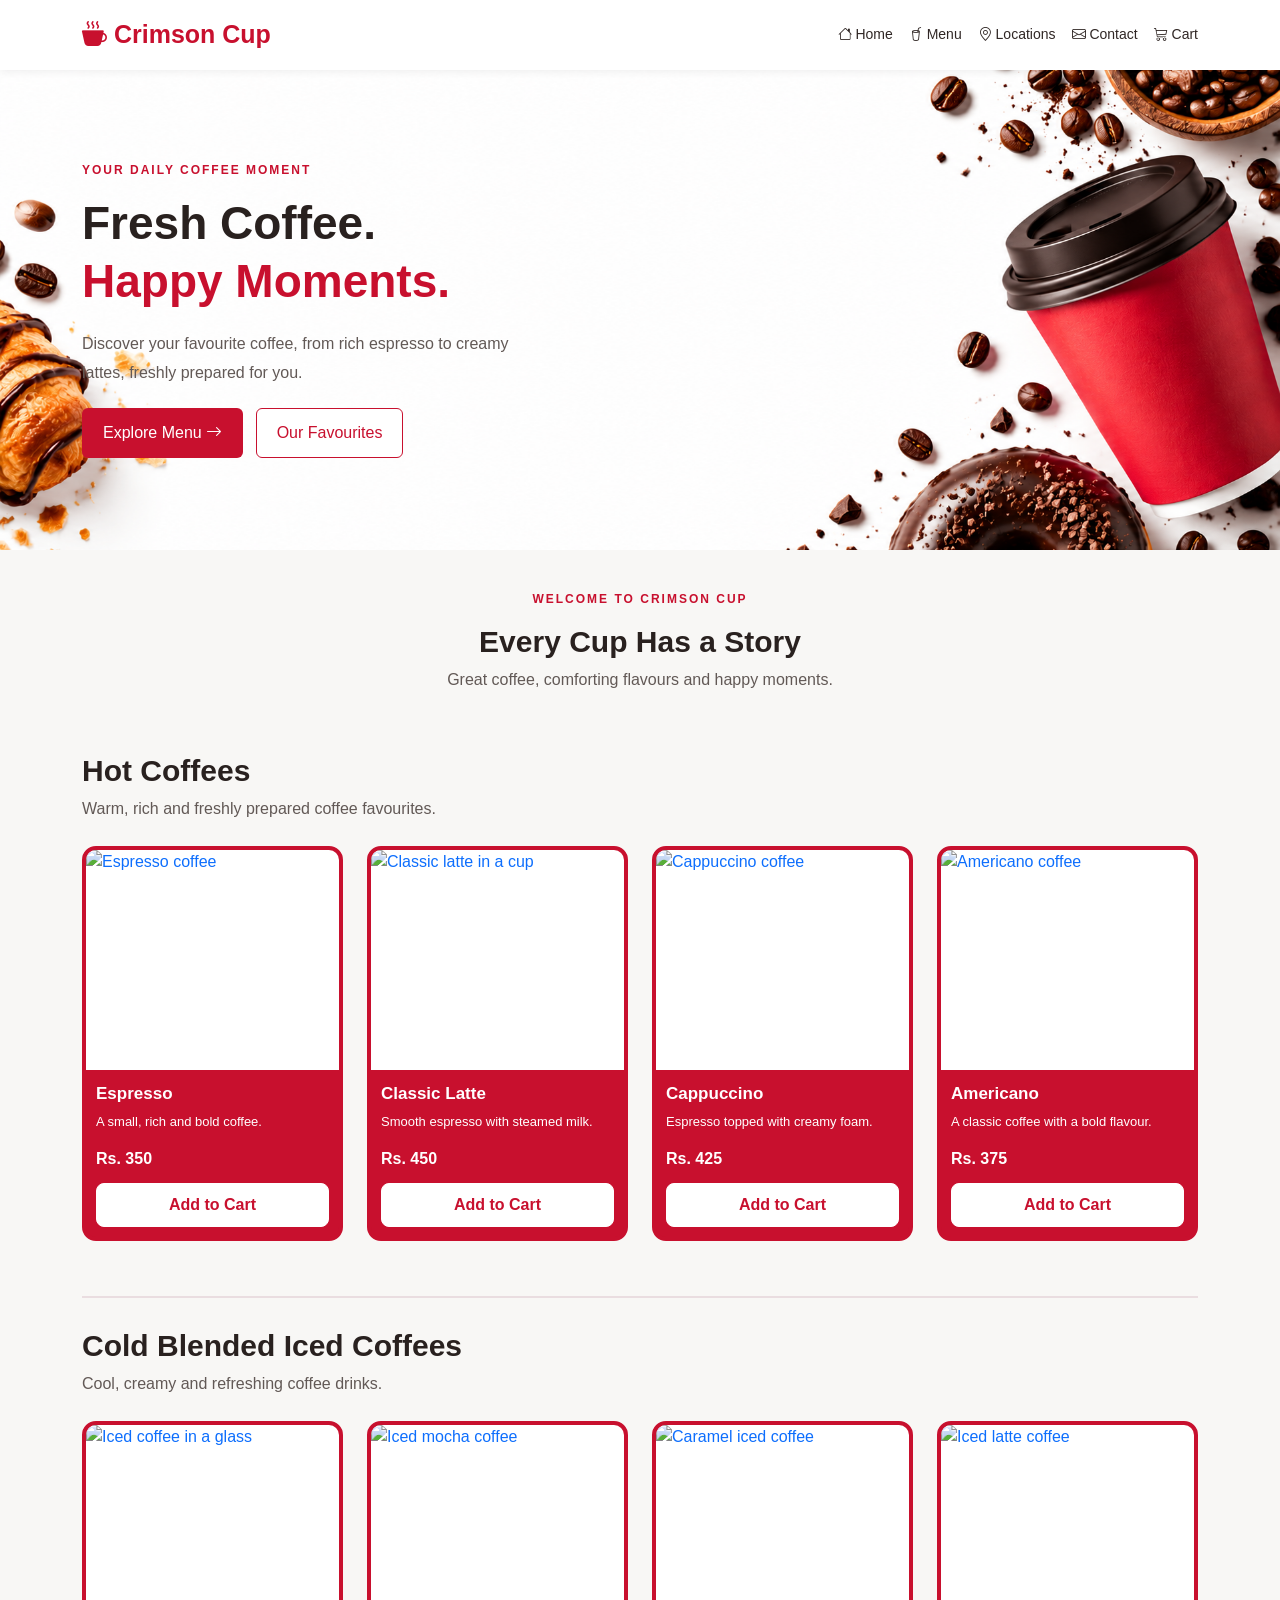
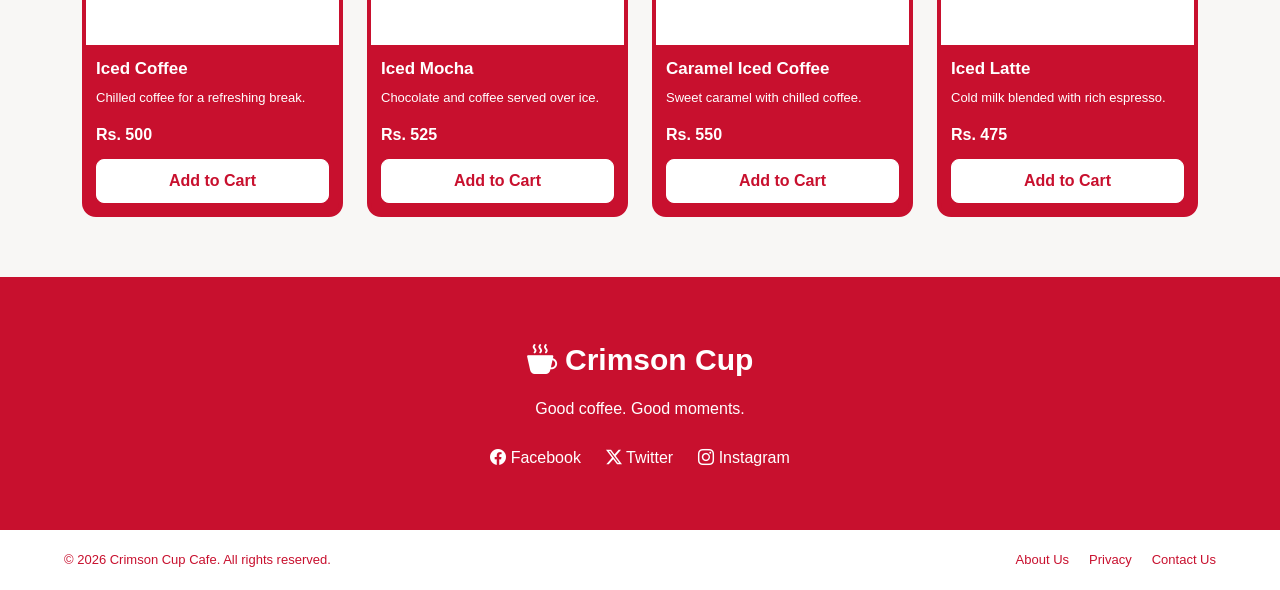
==== midterm/index.html @ 2465aabc "midterm: baseline copy" ====
<!doctype html>
<html lang="en">
  <head>
    <meta charset="UTF-8" />
    <meta name="viewport" content="width=device-width, initial-scale=1.0" />
    <title>Crimson Cup Cafe</title>

   
    <link
      href="https://cdn.jsdelivr.net/npm/bootstrap@5.3.3/dist/css/bootstrap.min.css"
      rel="stylesheet"
    />

   
    <link
      rel="stylesheet"
      href="https://cdn.jsdelivr.net/npm/bootstrap-icons@1.11.3/font/bootstrap-icons.min.css"
    />

    <!-- Custom CSS -->
    <link rel="stylesheet" href="style.css" />
  </head>


  <body>
<!-- HEADER -->
    <nav class="navbar bg-white">
      <div class="container header">
        <a href="index.html" class="logo">
          <i class="bi bi-cup-hot-fill"></i> Crimson Cup
        </a>

        <div class="nav-links">
          <a href="index.html"><i class="bi bi-house"></i> Home</a>
          <a href="#menu"><i class="bi bi-cup-straw"></i> Menu</a>
          <a href="#footer"><i class="bi bi-geo-alt"></i> Locations</a>
          <a href="#footer"><i class="bi bi-envelope"></i> Contact</a>
          <a href="#menu"><i class="bi bi-cart3"></i> Cart</a>
        </div>
      </div>
    </nav>


    <!-- HERO SECTION -->
    <section class="hero">
      <div class="container hero-content">
        <p class="small-heading">YOUR DAILY COFFEE MOMENT</p>

        <h1>
          Fresh Coffee.<br />
          <span>Happy Moments.</span>
        </h1>

        <p class="hero-text">
          Discover your favourite coffee, from rich espresso to creamy lattes,
          freshly prepared for you.
        </p>

        <a href="#menu" class="btn red-button">
          Explore Menu <i class="bi bi-arrow-right"></i>
        </a>

        <a href="#hot-coffees" class="btn white-button"> Our Favourites </a>
      </div>
    </section>



    <!-- INTRODUCTION -->
    <section class="intro text-center">
      <div class="container">
        <p class="small-heading">WELCOME TO CRIMSON CUP</p>
        <h2>Every Cup Has a Story</h2>
        <p>Great coffee, comforting flavours and happy moments.</p>
      </div>
    </section>
    

    <!-- PRODUCT MENU -->
    <main class="container product-section" id="menu">
      <!-- HOT COFFEES -->
      <section id="hot-coffees">
        <div class="section-heading">
          <h2>Hot Coffees</h2>
          <p>Warm, rich and freshly prepared coffee favourites.</p>
        </div>

        <div class="row g-4">
          <!-- PRODUCT 1 -->
          <div class="col-12 col-sm-6 col-lg-3">
            <div class="product-card">
              <a href="product.html">
                <img
                  src="https://images.unsplash.com/photo-1510707577719-ae7c14805e3a?auto=format&fit=crop&w=600&q=85"
                  alt="Espresso coffee"
                  class="product-image"
                />
              </a>

              <div class="product-info">
                <h3><a href="product.html">Espresso</a></h3>
                <p>A small, rich and bold coffee.</p>
                <strong>Rs. 350</strong>
                <button type="button" class="btn add-button">
                  Add to Cart
                </button>
              </div>
            </div>
          </div>

          <!-- PRODUCT 2 -->
          <div class="col-12 col-sm-6 col-lg-3">
            <div class="product-card">
              <a href="product.html">
                <img
                  src="https://images.unsplash.com/photo-1570968915860-54d5c301fa9f?auto=format&fit=crop&w=600&q=85"
                  alt="Classic latte in a cup"
                  class="product-image"
                />
              </a>

              <div class="product-info">
                <h3><a href="product.html">Classic Latte</a></h3>
                <p>Smooth espresso with steamed milk.</p>
                <strong>Rs. 450</strong>
                <button type="button" class="btn add-button">
                  Add to Cart
                </button>
              </div>
            </div>
          </div>

          <!-- PRODUCT 3 -->
          <div class="col-12 col-sm-6 col-lg-3">
            <div class="product-card">
              <a href="product.html">
                <img
                  src="https://images.unsplash.com/photo-1534778101976-62847782c213?auto=format&fit=crop&w=600&q=85"
                  alt="Cappuccino coffee"
                  class="product-image"
                />
              </a>

              <div class="product-info">
                <h3><a href="product.html">Cappuccino</a></h3>
                <p>Espresso topped with creamy foam.</p>
                <strong>Rs. 425</strong>
                <button type="button" class="btn add-button">
                  Add to Cart
                </button>
              </div>
            </div>
          </div>

          <!-- PRODUCT 4 -->
          <div class="col-12 col-sm-6 col-lg-3">
            <div class="product-card">
              <a href="product.html">
                <img
                  src="https://images.unsplash.com/photo-1509042239860-f550ce710b93?auto=format&fit=crop&w=600&q=85"
                  alt="Americano coffee"
                  class="product-image"
                />
              </a>

              <div class="product-info">
                <h3><a href="product.html">Americano</a></h3>
                <p>A classic coffee with a bold flavour.</p>
                <strong>Rs. 375</strong>
                <button type="button" class="btn add-button">
                  Add to Cart
                </button>
              </div>
            </div>
          </div>
        </div>
      </section>

      <!-- COLD COFFEES -->
      <section class="cold-section" id="cold-coffees">
        <div class="section-heading">
          <h2>Cold Blended Iced Coffees</h2>
          <p>Cool, creamy and refreshing coffee drinks.</p>
        </div>

        <div class="row g-4">
          <!-- PRODUCT 5 -->
          <div class="col-12 col-sm-6 col-lg-3">
            <div class="product-card">
              <a href="product.html">
                <img
                  src="https://images.unsplash.com/photo-1461023058943-07fcbe16d735?auto=format&fit=crop&w=600&q=85"
                  alt="Iced coffee in a glass"
                  class="product-image"
                />
              </a>

              <div class="product-info">
                <h3><a href="product.html">Iced Coffee</a></h3>
                <p>Chilled coffee for a refreshing break.</p>
                <strong>Rs. 500</strong>
                <button type="button" class="btn add-button">
                  Add to Cart
                </button>
              </div>
            </div>
          </div>

          <!-- PRODUCT 6 -->
          <div class="col-12 col-sm-6 col-lg-3">
            <div class="product-card">
              <a href="product.html">
                <img
                  src="https://images.unsplash.com/photo-1572490122747-3968b75cc699?auto=format&fit=crop&w=600&q=85"
                  alt="Iced mocha coffee"
                  class="product-image"
                />
              </a>

              <div class="product-info">
                <h3><a href="product.html">Iced Mocha</a></h3>
                <p>Chocolate and coffee served over ice.</p>
                <strong>Rs. 525</strong>
                <button type="button" class="btn add-button">
                  Add to Cart
                </button>
              </div>
            </div>
          </div>

          <!-- PRODUCT 7 -->
          <div class="col-12 col-sm-6 col-lg-3">
            <div class="product-card">
              <a href="product.html">
                <img
                  src="https://images.unsplash.com/photo-1517701604599-bb29b565090c?auto=format&fit=crop&w=600&q=85"
                  alt="Caramel iced coffee"
                  class="product-image"
                />
              </a>

              <div class="product-info">
                <h3><a href="product.html">Caramel Iced Coffee</a></h3>
                <p>Sweet caramel with chilled coffee.</p>
                <strong>Rs. 550</strong>
                <button type="button" class="btn add-button">
                  Add to Cart
                </button>
              </div>
            </div>
          </div>

          <!-- PRODUCT 8 -->
          <div class="col-12 col-sm-6 col-lg-3">
            <div class="product-card">
              <a href="product.html">
                <img
                  src="https://images.unsplash.com/photo-1442512595331-e89e73853f31?auto=format&fit=crop&w=600&q=85"
                  alt="Iced latte coffee"
                  class="product-image"
                />
              </a>

              <div class="product-info">
                <h3><a href="product.html">Iced Latte</a></h3>
                <p>Cold milk blended with rich espresso.</p>
                <strong>Rs. 475</strong>
                <button type="button" class="btn add-button">
                  Add to Cart
                </button>
              </div>
            </div>
          </div>
        </div>
      </section>
    </main>

    <!-- FOOTER -->
    <footer id="footer">
      <div class="footer-main text-center">
        <a href="index.html" class="footer-logo">
          <i class="bi bi-cup-hot-fill"></i> Crimson Cup
        </a>

        <p>Good coffee. Good moments.</p>

        <div class="social-links">
          <a href="#"><i class="bi bi-facebook"></i> Facebook</a>
          <a href="#"><i class="bi bi-twitter-x"></i> Twitter</a>
          <a href="#"><i class="bi bi-instagram"></i> Instagram</a>
        </div>
      </div>

      <div class="footer-bottom">
        <p>© 2026 Crimson Cup Cafe. All rights reserved.</p>

        <div>
          <a href="#footer">About Us</a>
          <a href="#footer">Privacy</a>
          <a href="#footer">Contact Us</a>
        </div>
      </div>
    </footer>
  </body>
</html>
---- midterm/style.css ----
/* GENERAL */
body {
  margin: 0;
  background: #f8f7f5;
  color: #29211f;
  font-family: Arial, sans-serif;
}

a {
  text-decoration: none;
}

/* HEADER */
.navbar {
  padding: 16px 0;
  box-shadow: 0 2px 8px #00000010;
}

.header {
  display: flex;
  justify-content: space-between;
  align-items: center;
  gap: 15px;
}

.logo {
  color: #c8102e;
  font-size: 25px;
  font-weight: bold;
  white-space: nowrap;
}

.nav-links {
  display: flex;
  flex-wrap: wrap;
  gap: 16px;
}

.nav-links a {
  color: #302725;
  font-size: 14px;
}

.nav-links a:hover {
  color: #c8102e;
}

/* HERO SECTION */
.hero {
  min-height: 480px;
  display: flex;
  align-items: center;
  background-color: white;
  background-image: url("hero-coffee.png");
  background-size: cover;
  background-position: center;
  background-repeat: no-repeat;
}

.hero-content {
  padding-top: 65px;
  padding-bottom: 65px;
}

.small-heading {
  color: #c8102e;
  font-size: 12px;
  font-weight: bold;
  letter-spacing: 2px;
}

.hero h1 {
  font-size: 46px;
  font-weight: bold;
  line-height: 1.25;
}

.hero h1 span {
  color: #c8102e;
}

.hero-text {
  max-width: 430px;
  line-height: 1.8;
  color: #625956;
  margin: 20px 0;
}

/* HERO BUTTONS */
.red-button {
  background: #c8102e;
  color: white;
  padding: 12px 20px;
  margin-right: 8px;
}

.red-button:hover {
  background: #a50d25;
  color: white;
}

.white-button {
  background: white;
  color: #c8102e;
  border: 1px solid #c8102e;
  padding: 12px 20px;
}

.white-button:hover {
  background: #c8102e;
  color: white;
}

/* INTRODUCTION */
.intro {
  padding: 40px 0 20px;
}

.intro h2,
.section-heading h2 {
  font-size: 30px;
  font-weight: bold;
}

.intro p:last-child,
.section-heading p {
  color: #625956;
}

/* PRODUCT SECTIONS */
.product-section {
  padding-top: 25px;
  padding-bottom: 60px;
}

.section-heading {
  margin-bottom: 25px;
}

.cold-section {
  margin-top: 55px;
  padding-top: 30px;
  border-top: 2px solid #eadde0;
}

/* PRODUCT CARDS */
.product-card {
  height: 100%;
  display: flex;
  flex-direction: column;
  overflow: hidden;
  background: #c8102e;
  color: white;
  border: 4px solid #c8102e;
  border-radius: 14px;
}

.product-image {
  width: 100%;
  height: 220px;
  object-fit: cover;
  display: block;
  background: white;
}

.product-info {
  padding: 14px 10px 10px;
  display: flex;
  flex-direction: column;
  flex-grow: 1;
}

.product-info h3 {
  font-size: 17px;
  font-weight: bold;
}

.product-info h3 a {
  color: white;
}

.product-info h3 a:hover {
  text-decoration: underline;
}

.product-info p {
  font-size: 13px;
  line-height: 1.5;
}

.product-info strong {
  margin-top: auto;
  margin-bottom: 12px;
}

/* ADD TO CART BUTTON */
.add-button {
  width: 100%;
  background: white;
  color: #c8102e;
  border: 1px solid white;
  border-radius: 8px;
  padding: 9px;
  font-weight: bold;
}

.add-button:hover {
  background: #f1e8e9;
  color: #a50d25;
}

/* PRODUCT DETAIL PAGE */
.back-link {
  color: #c8102e;
}

.detail-image-box {
  background: white;
  border: 4px solid #c8102e;
  border-radius: 15px;
  padding: 10px;
}

.detail-image {
  width: 100%;
  height: 400px;
  object-fit: cover;
  display: block;
}

.detail-title {
  color: #c8102e;
  font-size: 34px;
  font-weight: bold;
}

.detail-price {
  font-size: 24px;
  margin: 18px 0;
}

.detail-description {
  color: #625956;
  line-height: 1.8;
}

.quantity-input {
  max-width: 120px;
}

.detail-button {
  background: #c8102e;
  color: white;
  padding: 11px 22px;
}

.detail-button:hover {
  background: #a50d25;
  color: white;
}

/* FOOTER */
.footer-main {
  background: #c8102e;
  color: white;
  padding: 60px 15px;
}

.footer-logo {
  color: white;
  font-size: 30px;
  font-weight: bold;
}

.footer-logo:hover {
  color: #ffe2e7;
}

.footer-main p {
  margin: 15px 0 25px;
}

.social-links {
  display: flex;
  justify-content: center;
  flex-wrap: wrap;
  gap: 25px;
}

.social-links a {
  color: white;
}

.social-links a:hover {
  color: #ffe2e7;
}

/* FOOTER BOTTOM */
.footer-bottom {
  background: white;
  color: #c8102e;
  padding: 20px 5%;
  display: flex;
  justify-content: space-between;
  align-items: center;
  gap: 15px;
}

.footer-bottom p {
  margin: 0;
  font-size: 13px;
}

.footer-bottom div {
  display: flex;
  flex-wrap: wrap;
  gap: 20px;
}

.footer-bottom a {
  color: #c8102e;
  font-size: 13px;
}

/* TABLET */
@media (max-width: 767px) {
  .header {
    flex-direction: column;
  }

  .nav-links {
    justify-content: center;
    gap: 10px;
  }

  .nav-links a {
    font-size: 12px;
  }

  /* HERO BACKGROUND ON TABLETS AND PHONES */
  .hero {
    min-height: 400px;
    background-color: white;
    background-size: 100% auto;
    background-position: center bottom;
    background-repeat: no-repeat;
  }

  .hero-content {
    padding-top: 45px;
    padding-bottom: 45px;
  }

  .hero h1 {
    font-size: 34px;
  }

  .intro h2,
  .section-heading h2 {
    font-size: 25px;
  }

  .detail-image {
    height: 300px;
  }

  .footer-bottom {
    flex-direction: column;
    text-align: center;
  }
}

/* SMALL MOBILE PHONES */
@media (max-width: 400px) {
  .logo {
    font-size: 22px;
  }

  .nav-links {
    gap: 8px;
  }

  .hero {
    min-height: 400px;
    background-size: 100% auto;
    background-position: center bottom;
    background-repeat: no-repeat;
  }

  .hero h1 {
    font-size: 29px;
  }

  .hero-text {
    font-size: 14px;
  }

  .red-button,
  .white-button {
    padding: 10px;
    font-size: 13px;
  }

  .product-image {
    height: 200px;
  }
}
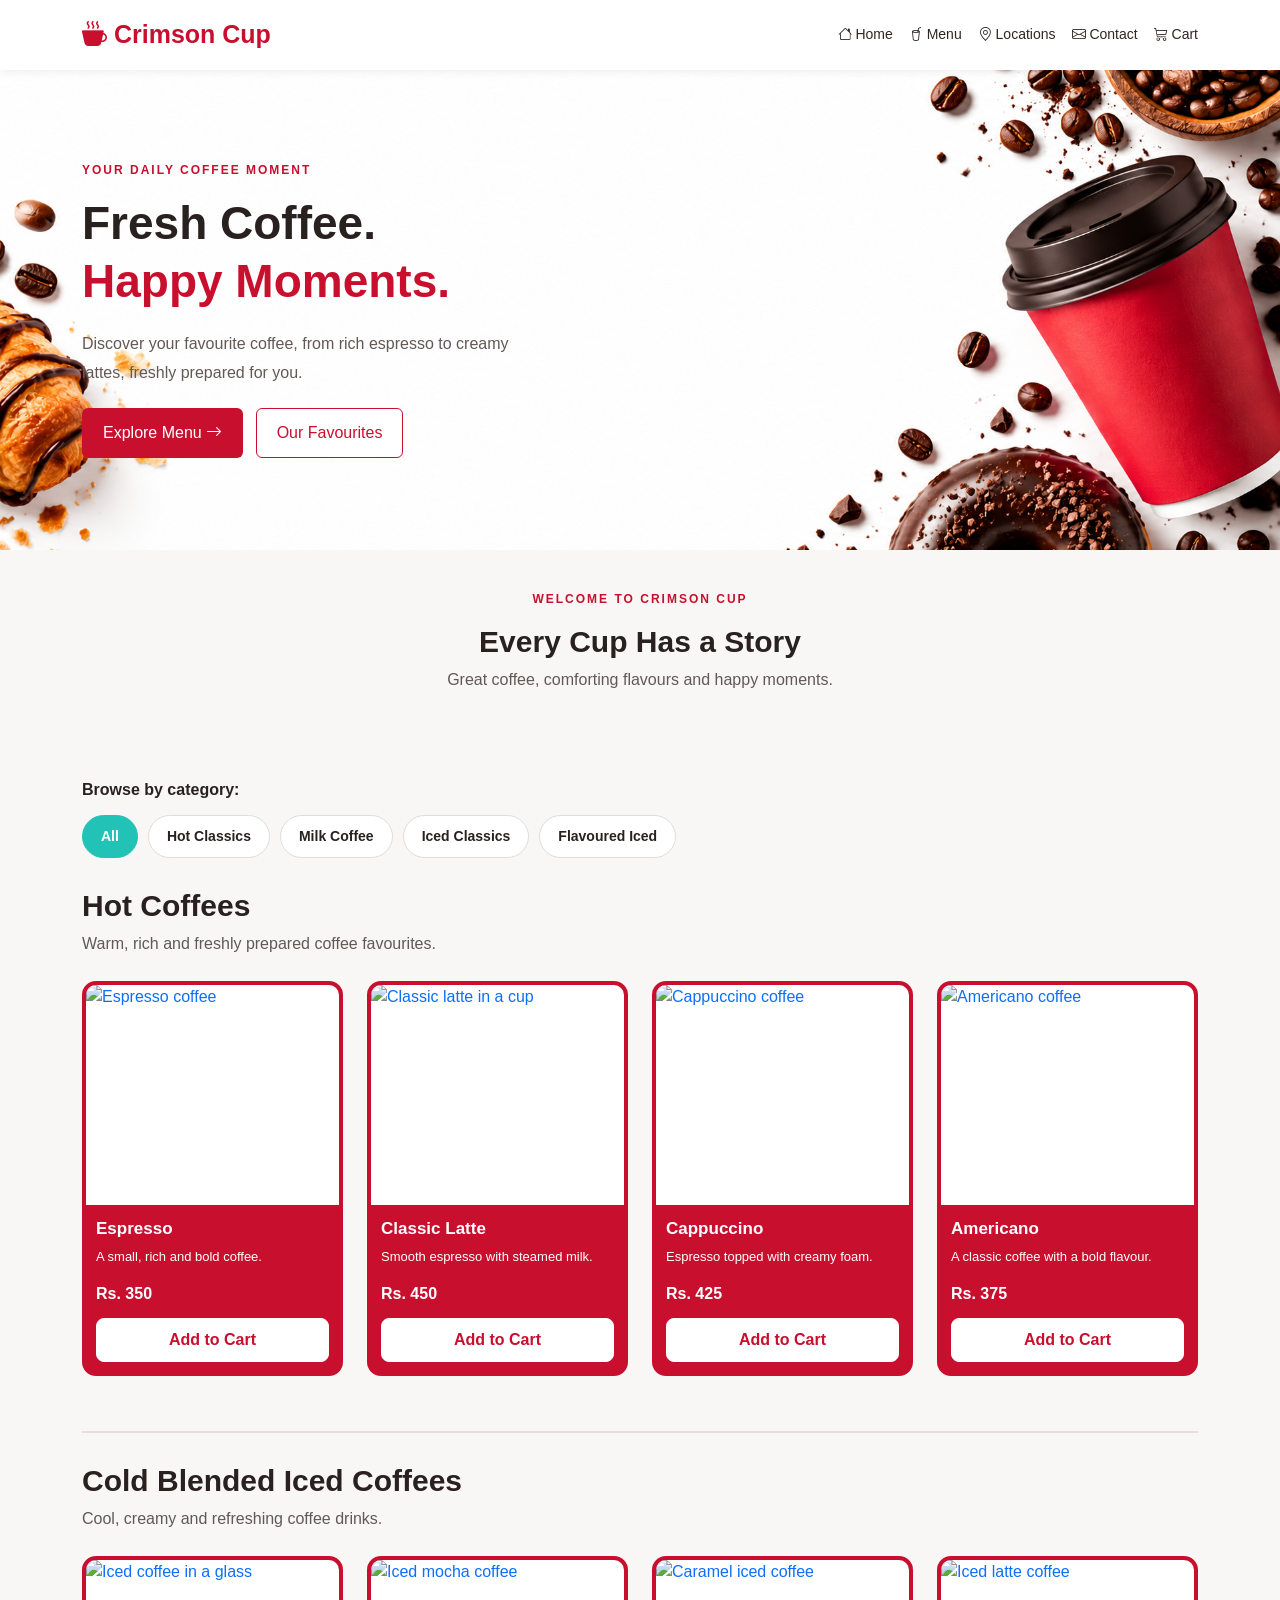
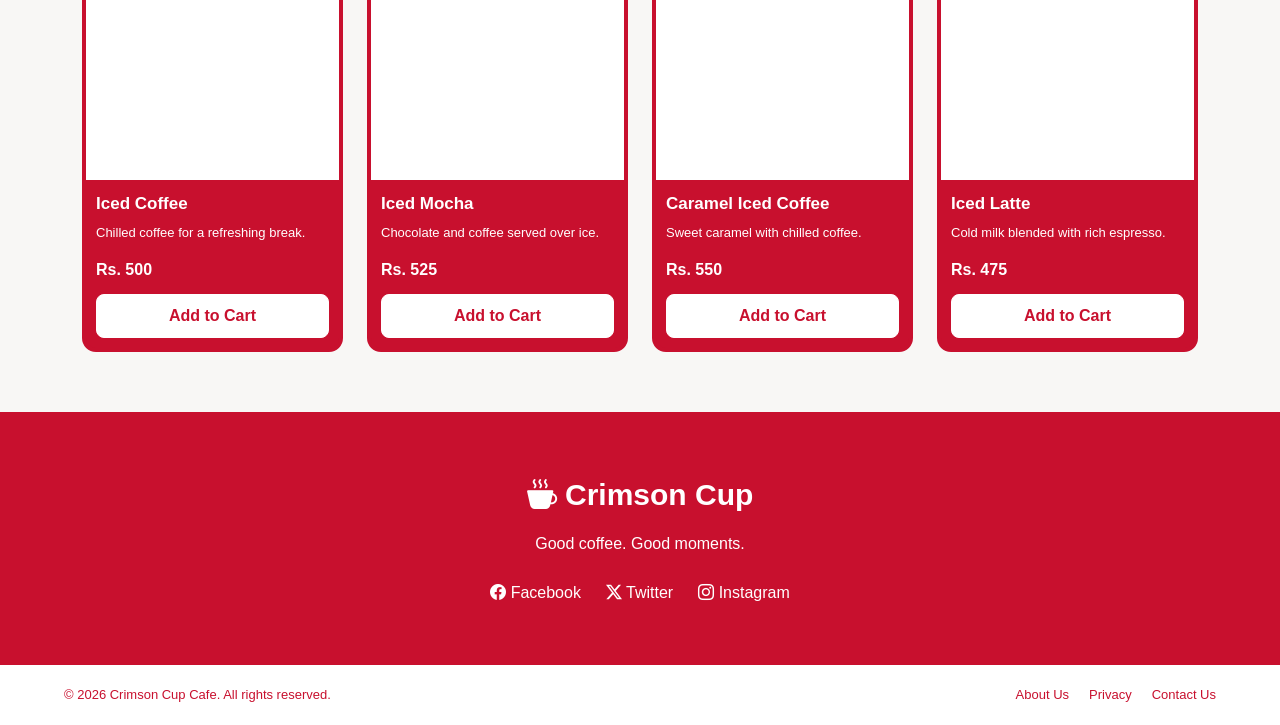
==== commit 7751e6e5: "midterm: add CSS category filter" ====
--- a/midterm/index.html
+++ b/midterm/index.html
@@ -1,305 +1,337 @@
+
 <!doctype html>
 <html lang="en">
-  <head>
-    <meta charset="UTF-8" />
-    <meta name="viewport" content="width=device-width, initial-scale=1.0" />
-    <title>Crimson Cup Cafe</title>
-
-   
-    <link
-      href="https://cdn.jsdelivr.net/npm/bootstrap@5.3.3/dist/css/bootstrap.min.css"
-      rel="stylesheet"
-    />
-
-   
-    <link
-      rel="stylesheet"
-      href="https://cdn.jsdelivr.net/npm/bootstrap-icons@1.11.3/font/bootstrap-icons.min.css"
-    />
-
-    <!-- Custom CSS -->
-    <link rel="stylesheet" href="style.css" />
-  </head>
-
-
-  <body>
-<!-- HEADER -->
-    <nav class="navbar bg-white">
-      <div class="container header">
-        <a href="index.html" class="logo">
-          <i class="bi bi-cup-hot-fill"></i> Crimson Cup
-        </a>
-
-        <div class="nav-links">
-          <a href="index.html"><i class="bi bi-house"></i> Home</a>
-          <a href="#menu"><i class="bi bi-cup-straw"></i> Menu</a>
-          <a href="#footer"><i class="bi bi-geo-alt"></i> Locations</a>
-          <a href="#footer"><i class="bi bi-envelope"></i> Contact</a>
-          <a href="#menu"><i class="bi bi-cart3"></i> Cart</a>
-        </div>
-      </div>
-    </nav>
-
-
-    <!-- HERO SECTION -->
-    <section class="hero">
-      <div class="container hero-content">
-        <p class="small-heading">YOUR DAILY COFFEE MOMENT</p>
-
-        <h1>
-          Fresh Coffee.<br />
-          <span>Happy Moments.</span>
-        </h1>
-
-        <p class="hero-text">
-          Discover your favourite coffee, from rich espresso to creamy lattes,
-          freshly prepared for you.
-        </p>
-
-        <a href="#menu" class="btn red-button">
-          Explore Menu <i class="bi bi-arrow-right"></i>
-        </a>
-
-        <a href="#hot-coffees" class="btn white-button"> Our Favourites </a>
+<head>
+  <meta charset="UTF-8" />
+  <meta name="viewport" content="width=device-width, initial-scale=1.0" />
+  <title>Crimson Cup Cafe</title>
+
+  <!-- Bootstrap 5 -->
+  <link
+    href="https://cdn.jsdelivr.net/npm/bootstrap@5.3.3/dist/css/bootstrap.min.css"
+    rel="stylesheet"
+  />
+
+  <!-- Bootstrap Icons -->
+  <link
+    rel="stylesheet"
+    href="https://cdn.jsdelivr.net/npm/bootstrap-icons@1.11.3/font/bootstrap-icons.min.css"
+  />
+
+  <!-- Custom CSS -->
+  <link rel="stylesheet" href="style.css" />
+</head>
+
+<body>
+
+  <!-- HEADER -->
+  <nav class="navbar bg-white">
+    <div class="container header">
+      <a href="index.html" class="logo">
+        <i class="bi bi-cup-hot-fill"></i> Crimson Cup
+      </a>
+
+      <div class="nav-links">
+        <a href="index.html"><i class="bi bi-house"></i> Home</a>
+        <a href="#menu"><i class="bi bi-cup-straw"></i> Menu</a>
+        <a href="#footer"><i class="bi bi-geo-alt"></i> Locations</a>
+        <a href="#footer"><i class="bi bi-envelope"></i> Contact</a>
+        <a href="#menu"><i class="bi bi-cart3"></i> Cart</a>
+      </div>
+    </div>
+  </nav>
+
+  <!-- HERO SECTION -->
+  <section class="hero">
+    <div class="container hero-content">
+      <p class="small-heading">YOUR DAILY COFFEE MOMENT</p>
+
+      <h1>
+        Fresh Coffee.<br />
+        <span>Happy Moments.</span>
+      </h1>
+
+      <p class="hero-text">
+        Discover your favourite coffee, from rich espresso to creamy lattes,
+        freshly prepared for you.
+      </p>
+
+      <a href="#menu" class="btn red-button">
+        Explore Menu <i class="bi bi-arrow-right"></i>
+      </a>
+
+      <a href="#hot-coffees" class="btn white-button">
+        Our Favourites
+      </a>
+    </div>
+  </section>
+
+  <!-- INTRODUCTION -->
+  <section class="intro text-center">
+    <div class="container">
+      <p class="small-heading">WELCOME TO CRIMSON CUP</p>
+      <h2>Every Cup Has a Story</h2>
+      <p>Great coffee, comforting flavours and happy moments.</p>
+    </div>
+  </section>
+
+  <!-- PRODUCT MENU -->
+  <main class="container product-section" id="menu">
+
+    <!-- TASK 1: CSS ONLY CATEGORY FILTER -->
+    <div class="category-filter">
+
+      <span class="filter-title">Browse by category:</span>
+
+      <input type="radio" name="category" id="filter-all" checked />
+      <label for="filter-all">All</label>
+
+      <input type="radio" name="category" id="filter-hot" />
+      <label for="filter-hot">Hot Classics</label>
+
+      <input type="radio" name="category" id="filter-milk" />
+      <label for="filter-milk">Milk Coffee</label>
+
+      <input type="radio" name="category" id="filter-iced" />
+      <label for="filter-iced">Iced Classics</label>
+
+      <input type="radio" name="category" id="filter-flavoured" />
+      <label for="filter-flavoured">Flavoured Iced</label>
+
+    </div>
+
+    <!-- HOT COFFEES -->
+    <section id="hot-coffees">
+
+      <div class="section-heading">
+        <h2>Hot Coffees</h2>
+        <p>Warm, rich and freshly prepared coffee favourites.</p>
+      </div>
+
+      <div class="row g-4">
+
+        <!-- PRODUCT 1: ESPRESSO -->
+        <div class="col-12 col-sm-6 col-lg-3 filter-item category-hot">
+          <div class="product-card">
+            <a href="product.html">
+              <img
+                src="https://images.unsplash.com/photo-1510707577719-ae7c14805e3a?auto=format&fit=crop&w=600&q=85"
+                alt="Espresso coffee"
+                class="product-image"
+              />
+            </a>
+
+            <div class="product-info">
+              <h3><a href="product.html">Espresso</a></h3>
+              <p>A small, rich and bold coffee.</p>
+              <strong>Rs. 350</strong>
+              <button type="button" class="btn add-button">
+                Add to Cart
+              </button>
+            </div>
+          </div>
+        </div>
+
+        <!-- PRODUCT 2: CLASSIC LATTE -->
+        <div class="col-12 col-sm-6 col-lg-3 filter-item category-milk">
+          <div class="product-card">
+            <a href="product.html">
+              <img
+                src="https://images.unsplash.com/photo-1570968915860-54d5c301fa9f?auto=format&fit=crop&w=600&q=85"
+                alt="Classic latte in a cup"
+                class="product-image"
+              />
+            </a>
+
+            <div class="product-info">
+              <h3><a href="product.html">Classic Latte</a></h3>
+              <p>Smooth espresso with steamed milk.</p>
+              <strong>Rs. 450</strong>
+              <button type="button" class="btn add-button">
+                Add to Cart
+              </button>
+            </div>
+          </div>
+        </div>
+
+        <!-- PRODUCT 3: CAPPUCCINO -->
+        <div class="col-12 col-sm-6 col-lg-3 filter-item category-milk">
+          <div class="product-card">
+            <a href="product.html">
+              <img
+                src="https://images.unsplash.com/photo-1534778101976-62847782c213?auto=format&fit=crop&w=600&q=85"
+                alt="Cappuccino coffee"
+                class="product-image"
+              />
+            </a>
+
+            <div class="product-info">
+              <h3><a href="product.html">Cappuccino</a></h3>
+              <p>Espresso topped with creamy foam.</p>
+              <strong>Rs. 425</strong>
+              <button type="button" class="btn add-button">
+                Add to Cart
+              </button>
+            </div>
+          </div>
+        </div>
+
+        <!-- PRODUCT 4: AMERICANO -->
+        <div class="col-12 col-sm-6 col-lg-3 filter-item category-hot">
+          <div class="product-card">
+            <a href="product.html">
+              <img
+                src="https://images.unsplash.com/photo-1509042239860-f550ce710b93?auto=format&fit=crop&w=600&q=85"
+                alt="Americano coffee"
+                class="product-image"
+              />
+            </a>
+
+            <div class="product-info">
+              <h3><a href="product.html">Americano</a></h3>
+              <p>A classic coffee with a bold flavour.</p>
+              <strong>Rs. 375</strong>
+              <button type="button" class="btn add-button">
+                Add to Cart
+              </button>
+            </div>
+          </div>
+        </div>
+
       </div>
     </section>
 
-
-
-    <!-- INTRODUCTION -->
-    <section class="intro text-center">
-      <div class="container">
-        <p class="small-heading">WELCOME TO CRIMSON CUP</p>
-        <h2>Every Cup Has a Story</h2>
-        <p>Great coffee, comforting flavours and happy moments.</p>
+    <!-- COLD COFFEES -->
+    <section class="cold-section" id="cold-coffees">
+
+      <div class="section-heading">
+        <h2>Cold Blended Iced Coffees</h2>
+        <p>Cool, creamy and refreshing coffee drinks.</p>
+      </div>
+
+      <div class="row g-4">
+
+        <!-- PRODUCT 5: ICED COFFEE -->
+        <div class="col-12 col-sm-6 col-lg-3 filter-item category-iced">
+          <div class="product-card">
+            <a href="product.html">
+              <img
+                src="https://images.unsplash.com/photo-1461023058943-07fcbe16d735?auto=format&fit=crop&w=600&q=85"
+                alt="Iced coffee in a glass"
+                class="product-image"
+              />
+            </a>
+
+            <div class="product-info">
+              <h3><a href="product.html">Iced Coffee</a></h3>
+              <p>Chilled coffee for a refreshing break.</p>
+              <strong>Rs. 500</strong>
+              <button type="button" class="btn add-button">
+                Add to Cart
+              </button>
+            </div>
+          </div>
+        </div>
+
+        <!-- PRODUCT 6: ICED MOCHA -->
+        <div class="col-12 col-sm-6 col-lg-3 filter-item category-flavoured">
+          <div class="product-card">
+            <a href="product.html">
+              <img
+                src="https://images.unsplash.com/photo-1572490122747-3968b75cc699?auto=format&fit=crop&w=600&q=85"
+                alt="Iced mocha coffee"
+                class="product-image"
+              />
+            </a>
+
+            <div class="product-info">
+              <h3><a href="product.html">Iced Mocha</a></h3>
+              <p>Chocolate and coffee served over ice.</p>
+              <strong>Rs. 525</strong>
+              <button type="button" class="btn add-button">
+                Add to Cart
+              </button>
+            </div>
+          </div>
+        </div>
+
+        <!-- PRODUCT 7: CARAMEL ICED COFFEE -->
+        <div class="col-12 col-sm-6 col-lg-3 filter-item category-flavoured">
+          <div class="product-card">
+            <a href="product.html">
+              <img
+                src="https://images.unsplash.com/photo-1517701604599-bb29b565090c?auto=format&fit=crop&w=600&q=85"
+                alt="Caramel iced coffee"
+                class="product-image"
+              />
+            </a>
+
+            <div class="product-info">
+              <h3><a href="product.html">Caramel Iced Coffee</a></h3>
+              <p>Sweet caramel with chilled coffee.</p>
+              <strong>Rs. 550</strong>
+              <button type="button" class="btn add-button">
+                Add to Cart
+              </button>
+            </div>
+          </div>
+        </div>
+
+        <!-- PRODUCT 8: ICED LATTE -->
+        <div class="col-12 col-sm-6 col-lg-3 filter-item category-iced">
+          <div class="product-card">
+            <a href="product.html">
+              <img
+                src="https://images.unsplash.com/photo-1442512595331-e89e73853f31?auto=format&fit=crop&w=600&q=85"
+                alt="Iced latte coffee"
+                class="product-image"
+              />
+            </a>
+
+            <div class="product-info">
+              <h3><a href="product.html">Iced Latte</a></h3>
+              <p>Cold milk blended with rich espresso.</p>
+              <strong>Rs. 475</strong>
+              <button type="button" class="btn add-button">
+                Add to Cart
+              </button>
+            </div>
+          </div>
+        </div>
+
       </div>
     </section>
-    
-
-    <!-- PRODUCT MENU -->
-    <main class="container product-section" id="menu">
-      <!-- HOT COFFEES -->
-      <section id="hot-coffees">
-        <div class="section-heading">
-          <h2>Hot Coffees</h2>
-          <p>Warm, rich and freshly prepared coffee favourites.</p>
-        </div>
-
-        <div class="row g-4">
-          <!-- PRODUCT 1 -->
-          <div class="col-12 col-sm-6 col-lg-3">
-            <div class="product-card">
-              <a href="product.html">
-                <img
-                  src="https://images.unsplash.com/photo-1510707577719-ae7c14805e3a?auto=format&fit=crop&w=600&q=85"
-                  alt="Espresso coffee"
-                  class="product-image"
-                />
-              </a>
-
-              <div class="product-info">
-                <h3><a href="product.html">Espresso</a></h3>
-                <p>A small, rich and bold coffee.</p>
-                <strong>Rs. 350</strong>
-                <button type="button" class="btn add-button">
-                  Add to Cart
-                </button>
-              </div>
-            </div>
-          </div>
-
-          <!-- PRODUCT 2 -->
-          <div class="col-12 col-sm-6 col-lg-3">
-            <div class="product-card">
-              <a href="product.html">
-                <img
-                  src="https://images.unsplash.com/photo-1570968915860-54d5c301fa9f?auto=format&fit=crop&w=600&q=85"
-                  alt="Classic latte in a cup"
-                  class="product-image"
-                />
-              </a>
-
-              <div class="product-info">
-                <h3><a href="product.html">Classic Latte</a></h3>
-                <p>Smooth espresso with steamed milk.</p>
-                <strong>Rs. 450</strong>
-                <button type="button" class="btn add-button">
-                  Add to Cart
-                </button>
-              </div>
-            </div>
-          </div>
-
-          <!-- PRODUCT 3 -->
-          <div class="col-12 col-sm-6 col-lg-3">
-            <div class="product-card">
-              <a href="product.html">
-                <img
-                  src="https://images.unsplash.com/photo-1534778101976-62847782c213?auto=format&fit=crop&w=600&q=85"
-                  alt="Cappuccino coffee"
-                  class="product-image"
-                />
-              </a>
-
-              <div class="product-info">
-                <h3><a href="product.html">Cappuccino</a></h3>
-                <p>Espresso topped with creamy foam.</p>
-                <strong>Rs. 425</strong>
-                <button type="button" class="btn add-button">
-                  Add to Cart
-                </button>
-              </div>
-            </div>
-          </div>
-
-          <!-- PRODUCT 4 -->
-          <div class="col-12 col-sm-6 col-lg-3">
-            <div class="product-card">
-              <a href="product.html">
-                <img
-                  src="https://images.unsplash.com/photo-1509042239860-f550ce710b93?auto=format&fit=crop&w=600&q=85"
-                  alt="Americano coffee"
-                  class="product-image"
-                />
-              </a>
-
-              <div class="product-info">
-                <h3><a href="product.html">Americano</a></h3>
-                <p>A classic coffee with a bold flavour.</p>
-                <strong>Rs. 375</strong>
-                <button type="button" class="btn add-button">
-                  Add to Cart
-                </button>
-              </div>
-            </div>
-          </div>
-        </div>
-      </section>
-
-      <!-- COLD COFFEES -->
-      <section class="cold-section" id="cold-coffees">
-        <div class="section-heading">
-          <h2>Cold Blended Iced Coffees</h2>
-          <p>Cool, creamy and refreshing coffee drinks.</p>
-        </div>
-
-        <div class="row g-4">
-          <!-- PRODUCT 5 -->
-          <div class="col-12 col-sm-6 col-lg-3">
-            <div class="product-card">
-              <a href="product.html">
-                <img
-                  src="https://images.unsplash.com/photo-1461023058943-07fcbe16d735?auto=format&fit=crop&w=600&q=85"
-                  alt="Iced coffee in a glass"
-                  class="product-image"
-                />
-              </a>
-
-              <div class="product-info">
-                <h3><a href="product.html">Iced Coffee</a></h3>
-                <p>Chilled coffee for a refreshing break.</p>
-                <strong>Rs. 500</strong>
-                <button type="button" class="btn add-button">
-                  Add to Cart
-                </button>
-              </div>
-            </div>
-          </div>
-
-          <!-- PRODUCT 6 -->
-          <div class="col-12 col-sm-6 col-lg-3">
-            <div class="product-card">
-              <a href="product.html">
-                <img
-                  src="https://images.unsplash.com/photo-1572490122747-3968b75cc699?auto=format&fit=crop&w=600&q=85"
-                  alt="Iced mocha coffee"
-                  class="product-image"
-                />
-              </a>
-
-              <div class="product-info">
-                <h3><a href="product.html">Iced Mocha</a></h3>
-                <p>Chocolate and coffee served over ice.</p>
-                <strong>Rs. 525</strong>
-                <button type="button" class="btn add-button">
-                  Add to Cart
-                </button>
-              </div>
-            </div>
-          </div>
-
-          <!-- PRODUCT 7 -->
-          <div class="col-12 col-sm-6 col-lg-3">
-            <div class="product-card">
-              <a href="product.html">
-                <img
-                  src="https://images.unsplash.com/photo-1517701604599-bb29b565090c?auto=format&fit=crop&w=600&q=85"
-                  alt="Caramel iced coffee"
-                  class="product-image"
-                />
-              </a>
-
-              <div class="product-info">
-                <h3><a href="product.html">Caramel Iced Coffee</a></h3>
-                <p>Sweet caramel with chilled coffee.</p>
-                <strong>Rs. 550</strong>
-                <button type="button" class="btn add-button">
-                  Add to Cart
-                </button>
-              </div>
-            </div>
-          </div>
-
-          <!-- PRODUCT 8 -->
-          <div class="col-12 col-sm-6 col-lg-3">
-            <div class="product-card">
-              <a href="product.html">
-                <img
-                  src="https://images.unsplash.com/photo-1442512595331-e89e73853f31?auto=format&fit=crop&w=600&q=85"
-                  alt="Iced latte coffee"
-                  class="product-image"
-                />
-              </a>
-
-              <div class="product-info">
-                <h3><a href="product.html">Iced Latte</a></h3>
-                <p>Cold milk blended with rich espresso.</p>
-                <strong>Rs. 475</strong>
-                <button type="button" class="btn add-button">
-                  Add to Cart
-                </button>
-              </div>
-            </div>
-          </div>
-        </div>
-      </section>
-    </main>
-
-    <!-- FOOTER -->
-    <footer id="footer">
-      <div class="footer-main text-center">
-        <a href="index.html" class="footer-logo">
-          <i class="bi bi-cup-hot-fill"></i> Crimson Cup
-        </a>
-
-        <p>Good coffee. Good moments.</p>
-
-        <div class="social-links">
-          <a href="#"><i class="bi bi-facebook"></i> Facebook</a>
-          <a href="#"><i class="bi bi-twitter-x"></i> Twitter</a>
-          <a href="#"><i class="bi bi-instagram"></i> Instagram</a>
-        </div>
-      </div>
-
-      <div class="footer-bottom">
-        <p>© 2026 Crimson Cup Cafe. All rights reserved.</p>
-
-        <div>
-          <a href="#footer">About Us</a>
-          <a href="#footer">Privacy</a>
-          <a href="#footer">Contact Us</a>
-        </div>
-      </div>
-    </footer>
-  </body>
+
+  </main>
+
+  <!-- FOOTER -->
+  <footer id="footer">
+
+    <div class="footer-main text-center">
+      <a href="index.html" class="footer-logo">
+        <i class="bi bi-cup-hot-fill"></i> Crimson Cup
+      </a>
+
+      <p>Good coffee. Good moments.</p>
+
+      <div class="social-links">
+        <a href="#"><i class="bi bi-facebook"></i> Facebook</a>
+        <a href="#"><i class="bi bi-twitter-x"></i> Twitter</a>
+        <a href="#"><i class="bi bi-instagram"></i> Instagram</a>
+      </div>
+    </div>
+
+    <div class="footer-bottom">
+      <p>© 2026 Crimson Cup Cafe. All rights reserved.</p>
+
+      <div>
+        <a href="#footer">About Us</a>
+        <a href="#footer">Privacy</a>
+        <a href="#footer">Contact Us</a>
+      </div>
+    </div>
+
+  </footer>
+
+</body>
 </html>
--- a/midterm/style.css
+++ b/midterm/style.css
@@ -1,3 +1,4 @@
+
 /* GENERAL */
 body {
   margin: 0;
@@ -324,6 +325,7 @@
 
 /* TABLET */
 @media (max-width: 767px) {
+
   .header {
     flex-direction: column;
   }
@@ -337,7 +339,6 @@
     font-size: 12px;
   }
 
-  /* HERO BACKGROUND ON TABLETS AND PHONES */
   .hero {
     min-height: 400px;
     background-color: white;
@@ -372,6 +373,7 @@
 
 /* SMALL MOBILE PHONES */
 @media (max-width: 400px) {
+
   .logo {
     font-size: 22px;
   }
@@ -405,3 +407,106 @@
     height: 200px;
   }
 }
+
+/* ==========================================
+   MIDTERM TASK 1: CSS ONLY CATEGORY FILTER
+
+   Roll Number: FA24-BCS-025
+   N = 25
+   BP = 625px
+   H = 175
+   K = 4
+   ========================================== */
+
+/* PERSONAL ACCENT COLOUR */
+:root {
+  --midterm-accent: hsl(175, 70%, 45%);
+}
+
+/* CATEGORY FILTER CONTAINER */
+.category-filter {
+  display: flex;
+  align-items: center;
+  flex-wrap: wrap;
+  gap: 10px;
+  margin: 25px 0 30px;
+}
+
+/* FILTER TITLE */
+.filter-title {
+  width: 100%;
+  color: #29211f;
+  font-size: 16px;
+  font-weight: bold;
+  margin-bottom: 3px;
+}
+
+/* HIDE RADIO BUTTON CIRCLES */
+.category-filter input[type="radio"] {
+  display: none;
+}
+
+/* CATEGORY LABELS */
+.category-filter label {
+  display: inline-block;
+  padding: 10px 18px;
+  border: 1px solid #ddd;
+  border-radius: 25px;
+  background: white;
+  color: #29211f;
+  cursor: pointer;
+  font-size: 14px;
+  font-weight: 600;
+  transition: background-color 0.2s ease,
+              color 0.2s ease,
+              border-color 0.2s ease;
+}
+
+/* HOVER EFFECT */
+.category-filter label:hover {
+  border-color: var(--midterm-accent);
+  color: var(--midterm-accent);
+}
+
+/* SELECTED FILTER */
+.category-filter input[type="radio"]:checked + label {
+  background: var(--midterm-accent);
+  border-color: var(--midterm-accent);
+  color: white;
+}
+
+/* CATEGORY FILTERING USING CSS ONLY */
+.product-section:has(#filter-hot:checked)
+.filter-item:not(.category-hot),
+
+.product-section:has(#filter-milk:checked)
+.filter-item:not(.category-milk),
+
+.product-section:has(#filter-iced:checked)
+.filter-item:not(.category-iced),
+
+.product-section:has(#filter-flavoured:checked)
+.filter-item:not(.category-flavoured) {
+  display: none;
+}
+
+/* HIDE IRRELEVANT PRODUCT SECTION HEADINGS */
+.product-section:has(#filter-hot:checked) #cold-coffees,
+.product-section:has(#filter-milk:checked) #cold-coffees,
+.product-section:has(#filter-iced:checked) #hot-coffees,
+.product-section:has(#filter-flavoured:checked) #hot-coffees {
+  display: none;
+}
+
+/* MOBILE FILTER RESPONSIVENESS */
+@media (max-width: 575px) {
+
+  .category-filter {
+    gap: 8px;
+  }
+
+  .category-filter label {
+    padding: 8px 12px;
+    font-size: 12px;
+  }
+}
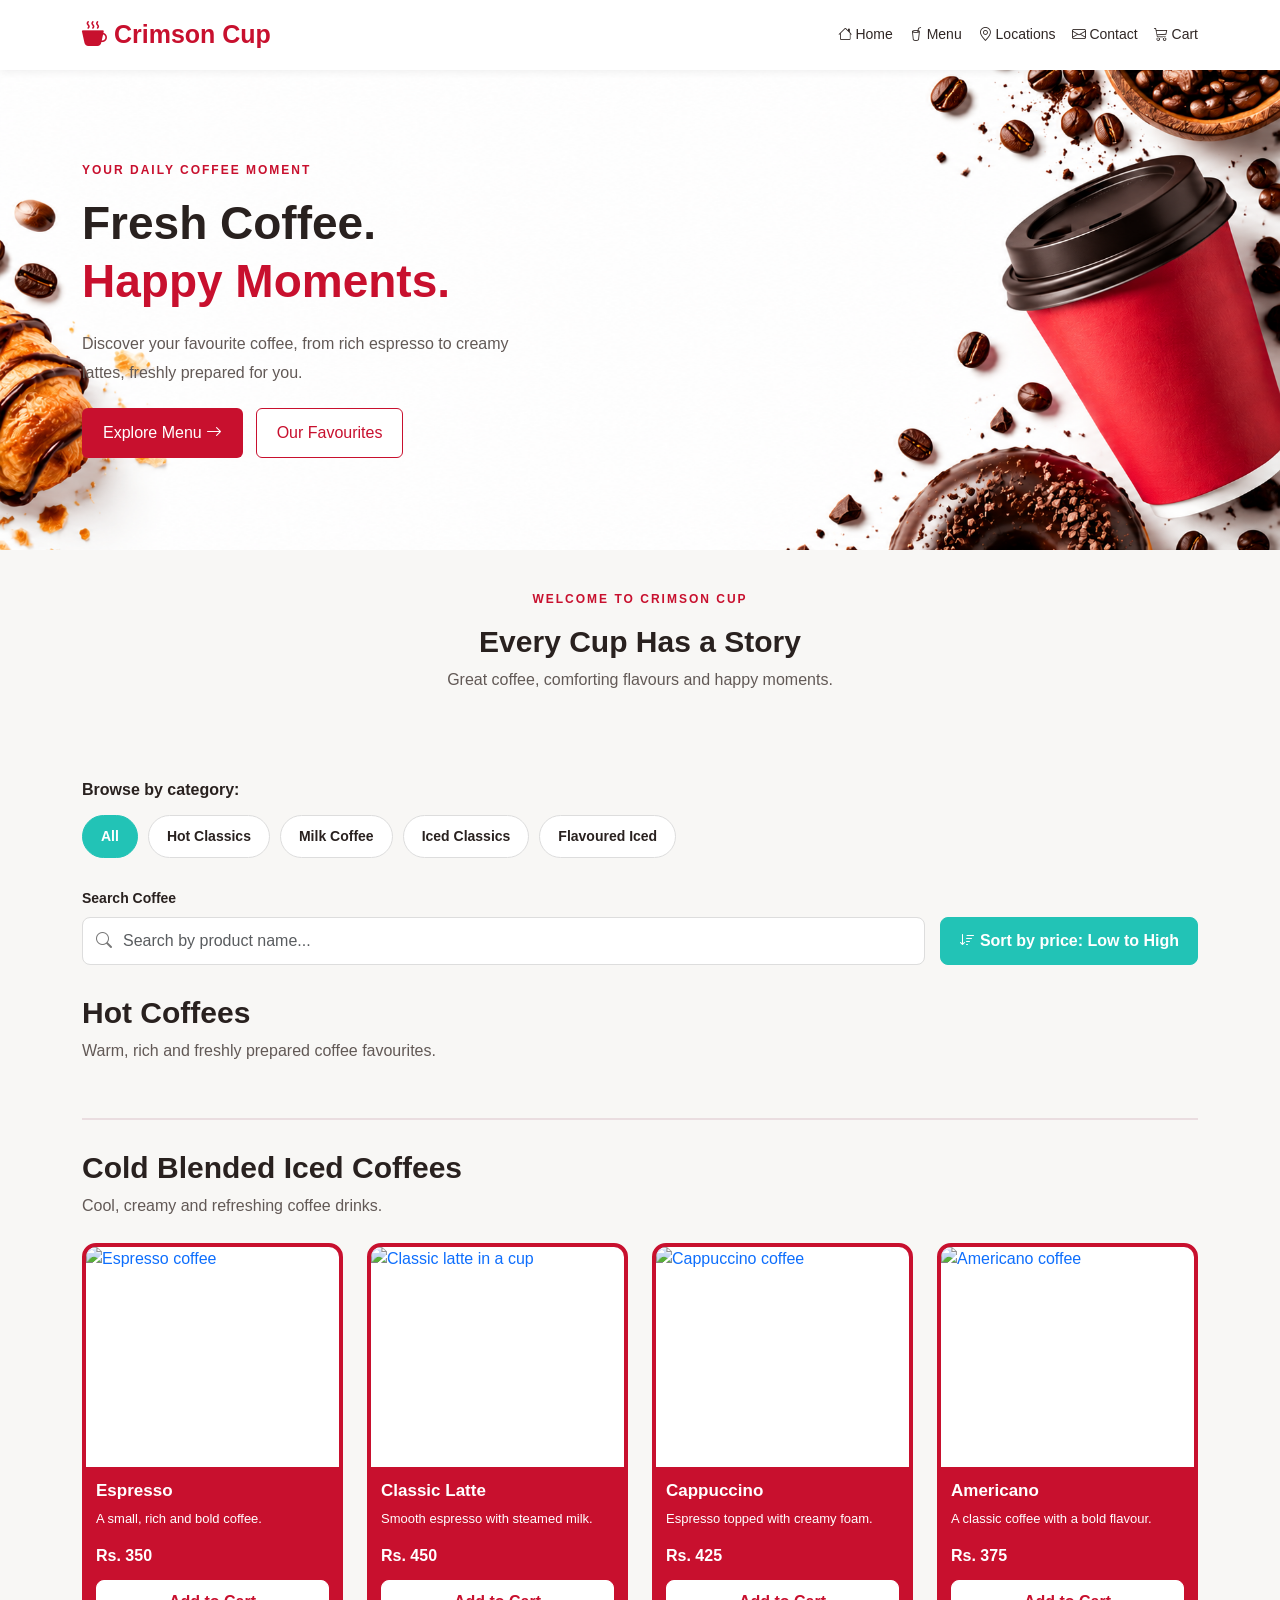
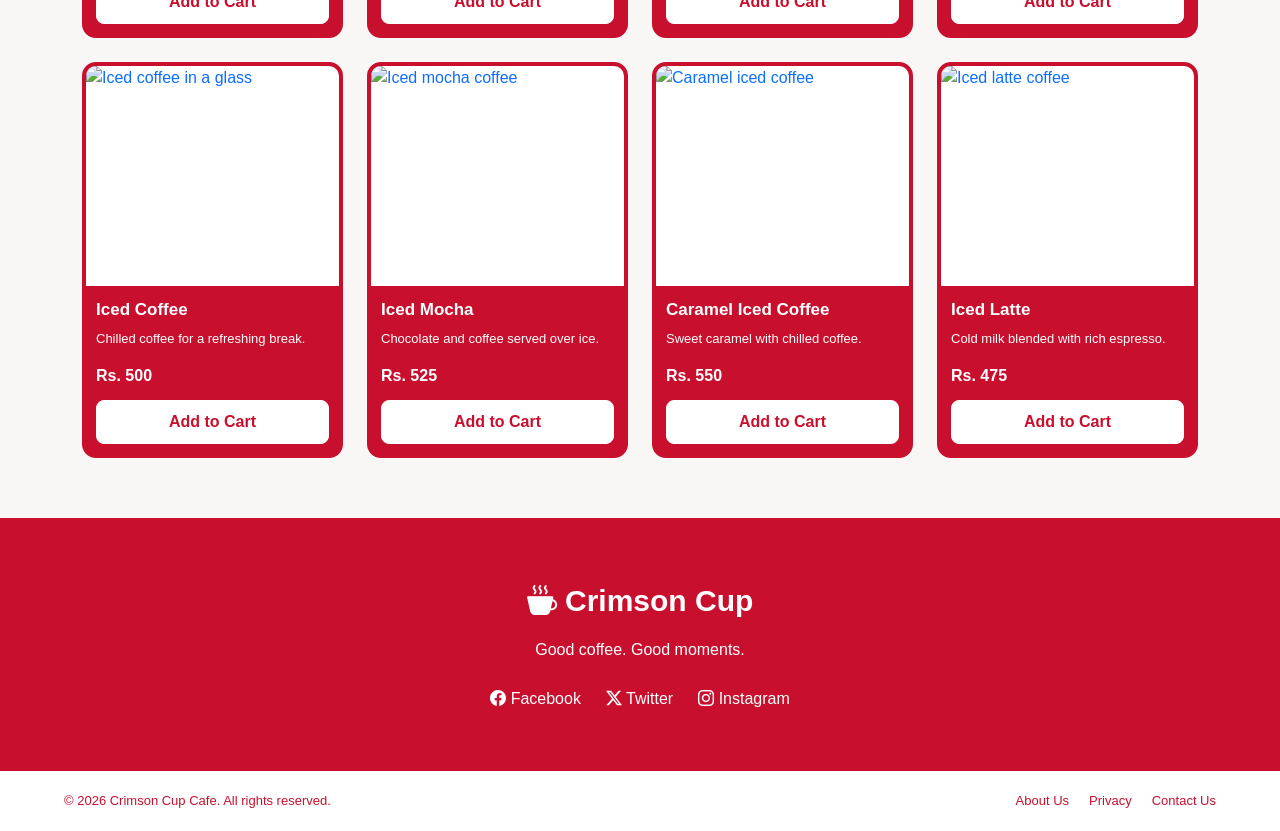
==== commit 70546b2d: "midterm: add live search and price sorting" ====
--- a/midterm/index.html
+++ b/midterm/index.html
@@ -1,337 +1,350 @@
-
 <!doctype html>
 <html lang="en">
-<head>
-  <meta charset="UTF-8" />
-  <meta name="viewport" content="width=device-width, initial-scale=1.0" />
-  <title>Crimson Cup Cafe</title>
-
-  <!-- Bootstrap 5 -->
-  <link
-    href="https://cdn.jsdelivr.net/npm/bootstrap@5.3.3/dist/css/bootstrap.min.css"
-    rel="stylesheet"
-  />
-
-  <!-- Bootstrap Icons -->
-  <link
-    rel="stylesheet"
-    href="https://cdn.jsdelivr.net/npm/bootstrap-icons@1.11.3/font/bootstrap-icons.min.css"
-  />
-
-  <!-- Custom CSS -->
-  <link rel="stylesheet" href="style.css" />
-</head>
-
-<body>
-
-  <!-- HEADER -->
-  <nav class="navbar bg-white">
-    <div class="container header">
-      <a href="index.html" class="logo">
-        <i class="bi bi-cup-hot-fill"></i> Crimson Cup
-      </a>
-
-      <div class="nav-links">
-        <a href="index.html"><i class="bi bi-house"></i> Home</a>
-        <a href="#menu"><i class="bi bi-cup-straw"></i> Menu</a>
-        <a href="#footer"><i class="bi bi-geo-alt"></i> Locations</a>
-        <a href="#footer"><i class="bi bi-envelope"></i> Contact</a>
-        <a href="#menu"><i class="bi bi-cart3"></i> Cart</a>
-      </div>
-    </div>
-  </nav>
-
-  <!-- HERO SECTION -->
-  <section class="hero">
-    <div class="container hero-content">
-      <p class="small-heading">YOUR DAILY COFFEE MOMENT</p>
-
-      <h1>
-        Fresh Coffee.<br />
-        <span>Happy Moments.</span>
-      </h1>
-
-      <p class="hero-text">
-        Discover your favourite coffee, from rich espresso to creamy lattes,
-        freshly prepared for you.
-      </p>
-
-      <a href="#menu" class="btn red-button">
-        Explore Menu <i class="bi bi-arrow-right"></i>
-      </a>
-
-      <a href="#hot-coffees" class="btn white-button">
-        Our Favourites
-      </a>
-    </div>
-  </section>
-
-  <!-- INTRODUCTION -->
-  <section class="intro text-center">
-    <div class="container">
-      <p class="small-heading">WELCOME TO CRIMSON CUP</p>
-      <h2>Every Cup Has a Story</h2>
-      <p>Great coffee, comforting flavours and happy moments.</p>
-    </div>
-  </section>
-
-  <!-- PRODUCT MENU -->
-  <main class="container product-section" id="menu">
-
-    <!-- TASK 1: CSS ONLY CATEGORY FILTER -->
-    <div class="category-filter">
-
-      <span class="filter-title">Browse by category:</span>
-
-      <input type="radio" name="category" id="filter-all" checked />
-      <label for="filter-all">All</label>
-
-      <input type="radio" name="category" id="filter-hot" />
-      <label for="filter-hot">Hot Classics</label>
-
-      <input type="radio" name="category" id="filter-milk" />
-      <label for="filter-milk">Milk Coffee</label>
-
-      <input type="radio" name="category" id="filter-iced" />
-      <label for="filter-iced">Iced Classics</label>
-
-      <input type="radio" name="category" id="filter-flavoured" />
-      <label for="filter-flavoured">Flavoured Iced</label>
-
-    </div>
-
-    <!-- HOT COFFEES -->
-    <section id="hot-coffees">
-
-      <div class="section-heading">
-        <h2>Hot Coffees</h2>
-        <p>Warm, rich and freshly prepared coffee favourites.</p>
-      </div>
-
-      <div class="row g-4">
-
-        <!-- PRODUCT 1: ESPRESSO -->
-        <div class="col-12 col-sm-6 col-lg-3 filter-item category-hot">
-          <div class="product-card">
-            <a href="product.html">
-              <img
-                src="https://images.unsplash.com/photo-1510707577719-ae7c14805e3a?auto=format&fit=crop&w=600&q=85"
-                alt="Espresso coffee"
-                class="product-image"
-              />
-            </a>
-
-            <div class="product-info">
-              <h3><a href="product.html">Espresso</a></h3>
-              <p>A small, rich and bold coffee.</p>
-              <strong>Rs. 350</strong>
-              <button type="button" class="btn add-button">
-                Add to Cart
-              </button>
-            </div>
-          </div>
-        </div>
-
-        <!-- PRODUCT 2: CLASSIC LATTE -->
-        <div class="col-12 col-sm-6 col-lg-3 filter-item category-milk">
-          <div class="product-card">
-            <a href="product.html">
-              <img
-                src="https://images.unsplash.com/photo-1570968915860-54d5c301fa9f?auto=format&fit=crop&w=600&q=85"
-                alt="Classic latte in a cup"
-                class="product-image"
-              />
-            </a>
-
-            <div class="product-info">
-              <h3><a href="product.html">Classic Latte</a></h3>
-              <p>Smooth espresso with steamed milk.</p>
-              <strong>Rs. 450</strong>
-              <button type="button" class="btn add-button">
-                Add to Cart
-              </button>
-            </div>
-          </div>
-        </div>
-
-        <!-- PRODUCT 3: CAPPUCCINO -->
-        <div class="col-12 col-sm-6 col-lg-3 filter-item category-milk">
-          <div class="product-card">
-            <a href="product.html">
-              <img
-                src="https://images.unsplash.com/photo-1534778101976-62847782c213?auto=format&fit=crop&w=600&q=85"
-                alt="Cappuccino coffee"
-                class="product-image"
-              />
-            </a>
-
-            <div class="product-info">
-              <h3><a href="product.html">Cappuccino</a></h3>
-              <p>Espresso topped with creamy foam.</p>
-              <strong>Rs. 425</strong>
-              <button type="button" class="btn add-button">
-                Add to Cart
-              </button>
-            </div>
-          </div>
-        </div>
-
-        <!-- PRODUCT 4: AMERICANO -->
-        <div class="col-12 col-sm-6 col-lg-3 filter-item category-hot">
-          <div class="product-card">
-            <a href="product.html">
-              <img
-                src="https://images.unsplash.com/photo-1509042239860-f550ce710b93?auto=format&fit=crop&w=600&q=85"
-                alt="Americano coffee"
-                class="product-image"
-              />
-            </a>
-
-            <div class="product-info">
-              <h3><a href="product.html">Americano</a></h3>
-              <p>A classic coffee with a bold flavour.</p>
-              <strong>Rs. 375</strong>
-              <button type="button" class="btn add-button">
-                Add to Cart
-              </button>
-            </div>
-          </div>
-        </div>
-
+  <head>
+    <meta charset="UTF-8" />
+    <meta name="viewport" content="width=device-width, initial-scale=1.0" />
+    <title>Crimson Cup Cafe</title>
+
+    <!-- Bootstrap 5 -->
+    <link
+      href="https://cdn.jsdelivr.net/npm/bootstrap@5.3.3/dist/css/bootstrap.min.css"
+      rel="stylesheet"
+    />
+
+    <!-- Bootstrap Icons -->
+    <link
+      rel="stylesheet"
+      href="https://cdn.jsdelivr.net/npm/bootstrap-icons@1.11.3/font/bootstrap-icons.min.css"
+    />
+
+    <!-- Custom CSS -->
+    <link rel="stylesheet" href="style.css" />
+  </head>
+
+  <body>
+    <!-- HEADER -->
+    <nav class="navbar bg-white">
+      <div class="container header">
+        <a href="index.html" class="logo">
+          <i class="bi bi-cup-hot-fill"></i> Crimson Cup
+        </a>
+
+        <div class="nav-links">
+          <a href="index.html"><i class="bi bi-house"></i> Home</a>
+          <a href="#menu"><i class="bi bi-cup-straw"></i> Menu</a>
+          <a href="#footer"><i class="bi bi-geo-alt"></i> Locations</a>
+          <a href="#footer"><i class="bi bi-envelope"></i> Contact</a>
+          <a href="#menu"><i class="bi bi-cart3"></i> Cart</a>
+        </div>
+      </div>
+    </nav>
+
+    <!-- HERO SECTION -->
+    <section class="hero">
+      <div class="container hero-content">
+        <p class="small-heading">YOUR DAILY COFFEE MOMENT</p>
+
+        <h1>
+          Fresh Coffee.<br />
+          <span>Happy Moments.</span>
+        </h1>
+
+        <p class="hero-text">
+          Discover your favourite coffee, from rich espresso to creamy lattes,
+          freshly prepared for you.
+        </p>
+
+        <a href="#menu" class="btn red-button">
+          Explore Menu <i class="bi bi-arrow-right"></i>
+        </a>
+
+        <a href="#hot-coffees" class="btn white-button"> Our Favourites </a>
       </div>
     </section>
 
-    <!-- COLD COFFEES -->
-    <section class="cold-section" id="cold-coffees">
-
-      <div class="section-heading">
-        <h2>Cold Blended Iced Coffees</h2>
-        <p>Cool, creamy and refreshing coffee drinks.</p>
-      </div>
-
-      <div class="row g-4">
-
-        <!-- PRODUCT 5: ICED COFFEE -->
-        <div class="col-12 col-sm-6 col-lg-3 filter-item category-iced">
-          <div class="product-card">
-            <a href="product.html">
-              <img
-                src="https://images.unsplash.com/photo-1461023058943-07fcbe16d735?auto=format&fit=crop&w=600&q=85"
-                alt="Iced coffee in a glass"
-                class="product-image"
-              />
-            </a>
-
-            <div class="product-info">
-              <h3><a href="product.html">Iced Coffee</a></h3>
-              <p>Chilled coffee for a refreshing break.</p>
-              <strong>Rs. 500</strong>
-              <button type="button" class="btn add-button">
-                Add to Cart
-              </button>
-            </div>
-          </div>
-        </div>
-
-        <!-- PRODUCT 6: ICED MOCHA -->
-        <div class="col-12 col-sm-6 col-lg-3 filter-item category-flavoured">
-          <div class="product-card">
-            <a href="product.html">
-              <img
-                src="https://images.unsplash.com/photo-1572490122747-3968b75cc699?auto=format&fit=crop&w=600&q=85"
-                alt="Iced mocha coffee"
-                class="product-image"
-              />
-            </a>
-
-            <div class="product-info">
-              <h3><a href="product.html">Iced Mocha</a></h3>
-              <p>Chocolate and coffee served over ice.</p>
-              <strong>Rs. 525</strong>
-              <button type="button" class="btn add-button">
-                Add to Cart
-              </button>
-            </div>
-          </div>
-        </div>
-
-        <!-- PRODUCT 7: CARAMEL ICED COFFEE -->
-        <div class="col-12 col-sm-6 col-lg-3 filter-item category-flavoured">
-          <div class="product-card">
-            <a href="product.html">
-              <img
-                src="https://images.unsplash.com/photo-1517701604599-bb29b565090c?auto=format&fit=crop&w=600&q=85"
-                alt="Caramel iced coffee"
-                class="product-image"
-              />
-            </a>
-
-            <div class="product-info">
-              <h3><a href="product.html">Caramel Iced Coffee</a></h3>
-              <p>Sweet caramel with chilled coffee.</p>
-              <strong>Rs. 550</strong>
-              <button type="button" class="btn add-button">
-                Add to Cart
-              </button>
-            </div>
-          </div>
-        </div>
-
-        <!-- PRODUCT 8: ICED LATTE -->
-        <div class="col-12 col-sm-6 col-lg-3 filter-item category-iced">
-          <div class="product-card">
-            <a href="product.html">
-              <img
-                src="https://images.unsplash.com/photo-1442512595331-e89e73853f31?auto=format&fit=crop&w=600&q=85"
-                alt="Iced latte coffee"
-                class="product-image"
-              />
-            </a>
-
-            <div class="product-info">
-              <h3><a href="product.html">Iced Latte</a></h3>
-              <p>Cold milk blended with rich espresso.</p>
-              <strong>Rs. 475</strong>
-              <button type="button" class="btn add-button">
-                Add to Cart
-              </button>
-            </div>
-          </div>
-        </div>
-
+    <!-- INTRODUCTION -->
+    <section class="intro text-center">
+      <div class="container">
+        <p class="small-heading">WELCOME TO CRIMSON CUP</p>
+        <h2>Every Cup Has a Story</h2>
+        <p>Great coffee, comforting flavours and happy moments.</p>
       </div>
     </section>
 
-  </main>
-
-  <!-- FOOTER -->
-  <footer id="footer">
-
-    <div class="footer-main text-center">
-      <a href="index.html" class="footer-logo">
-        <i class="bi bi-cup-hot-fill"></i> Crimson Cup
-      </a>
-
-      <p>Good coffee. Good moments.</p>
-
-      <div class="social-links">
-        <a href="#"><i class="bi bi-facebook"></i> Facebook</a>
-        <a href="#"><i class="bi bi-twitter-x"></i> Twitter</a>
-        <a href="#"><i class="bi bi-instagram"></i> Instagram</a>
-      </div>
-    </div>
-
-    <div class="footer-bottom">
-      <p>© 2026 Crimson Cup Cafe. All rights reserved.</p>
-
-      <div>
-        <a href="#footer">About Us</a>
-        <a href="#footer">Privacy</a>
-        <a href="#footer">Contact Us</a>
-      </div>
-    </div>
-
-  </footer>
-
-</body>
+    <!-- PRODUCT MENU -->
+    <main class="container product-section" id="menu">
+      <!-- TASK 1: CSS ONLY CATEGORY FILTER -->
+      <div class="category-filter">
+        <span class="filter-title">Browse by category:</span>
+
+        <input type="radio" name="category" id="filter-all" checked />
+        <label for="filter-all">All</label>
+
+        <input type="radio" name="category" id="filter-hot" />
+        <label for="filter-hot">Hot Classics</label>
+
+        <input type="radio" name="category" id="filter-milk" />
+        <label for="filter-milk">Milk Coffee</label>
+
+        <input type="radio" name="category" id="filter-iced" />
+        <label for="filter-iced">Iced Classics</label>
+
+        <input type="radio" name="category" id="filter-flavoured" />
+        <label for="filter-flavoured">Flavoured Iced</label>
+      </div>
+
+      <!-- TASK 3: SEARCH AND PRICE SORT -->
+
+      <div class="search-sort-controls">
+        <div class="search-box">
+          <label for="product-search"> Search Coffee </label>
+
+          <div class="search-input-wrapper">
+            <i class="bi bi-search"></i>
+
+            <input
+              type="search"
+              id="product-search"
+              class="form-control"
+              placeholder="Search by product name..."
+              autocomplete="off"
+            />
+          </div>
+        </div>
+
+        <button type="button" id="sort-price" class="btn sort-button">
+          <i class="bi bi-sort-down"></i>
+          Sort by price: Low to High
+        </button>
+      </div>
+
+      <!-- NO RESULTS MESSAGE -->
+
+      <p id="no-results" class="no-results" hidden>No products found</p>
+
+      <!-- HOT COFFEES -->
+      <section id="hot-coffees">
+        <div class="section-heading">
+          <h2>Hot Coffees</h2>
+          <p>Warm, rich and freshly prepared coffee favourites.</p>
+        </div>
+
+        <div class="row g-4">
+          <!-- PRODUCT 1: ESPRESSO -->
+          <div class="col-12 col-sm-6 col-lg-3 filter-item category-hot">
+            <div class="product-card">
+              <a href="product.html">
+                <img
+                  src="https://images.unsplash.com/photo-1510707577719-ae7c14805e3a?auto=format&fit=crop&w=600&q=85"
+                  alt="Espresso coffee"
+                  class="product-image"
+                />
+              </a>
+
+              <div class="product-info">
+                <h3><a href="product.html">Espresso</a></h3>
+                <p>A small, rich and bold coffee.</p>
+                <strong>Rs. 350</strong>
+                <button type="button" class="btn add-button">
+                  Add to Cart
+                </button>
+              </div>
+            </div>
+          </div>
+
+          <!-- PRODUCT 2: CLASSIC LATTE -->
+          <div class="col-12 col-sm-6 col-lg-3 filter-item category-milk">
+            <div class="product-card">
+              <a href="product.html">
+                <img
+                  src="https://images.unsplash.com/photo-1570968915860-54d5c301fa9f?auto=format&fit=crop&w=600&q=85"
+                  alt="Classic latte in a cup"
+                  class="product-image"
+                />
+              </a>
+
+              <div class="product-info">
+                <h3><a href="product.html">Classic Latte</a></h3>
+                <p>Smooth espresso with steamed milk.</p>
+                <strong>Rs. 450</strong>
+                <button type="button" class="btn add-button">
+                  Add to Cart
+                </button>
+              </div>
+            </div>
+          </div>
+
+          <!-- PRODUCT 3: CAPPUCCINO -->
+          <div class="col-12 col-sm-6 col-lg-3 filter-item category-milk">
+            <div class="product-card">
+              <a href="product.html">
+                <img
+                  src="https://images.unsplash.com/photo-1534778101976-62847782c213?auto=format&fit=crop&w=600&q=85"
+                  alt="Cappuccino coffee"
+                  class="product-image"
+                />
+              </a>
+
+              <div class="product-info">
+                <h3><a href="product.html">Cappuccino</a></h3>
+                <p>Espresso topped with creamy foam.</p>
+                <strong>Rs. 425</strong>
+                <button type="button" class="btn add-button">
+                  Add to Cart
+                </button>
+              </div>
+            </div>
+          </div>
+
+          <!-- PRODUCT 4: AMERICANO -->
+          <div class="col-12 col-sm-6 col-lg-3 filter-item category-hot">
+            <div class="product-card">
+              <a href="product.html">
+                <img
+                  src="https://images.unsplash.com/photo-1509042239860-f550ce710b93?auto=format&fit=crop&w=600&q=85"
+                  alt="Americano coffee"
+                  class="product-image"
+                />
+              </a>
+
+              <div class="product-info">
+                <h3><a href="product.html">Americano</a></h3>
+                <p>A classic coffee with a bold flavour.</p>
+                <strong>Rs. 375</strong>
+                <button type="button" class="btn add-button">
+                  Add to Cart
+                </button>
+              </div>
+            </div>
+          </div>
+        </div>
+      </section>
+
+      <!-- COLD COFFEES -->
+      <section class="cold-section" id="cold-coffees">
+        <div class="section-heading">
+          <h2>Cold Blended Iced Coffees</h2>
+          <p>Cool, creamy and refreshing coffee drinks.</p>
+        </div>
+
+        <div class="row g-4">
+          <!-- PRODUCT 5: ICED COFFEE -->
+          <div class="col-12 col-sm-6 col-lg-3 filter-item category-iced">
+            <div class="product-card">
+              <a href="product.html">
+                <img
+                  src="https://images.unsplash.com/photo-1461023058943-07fcbe16d735?auto=format&fit=crop&w=600&q=85"
+                  alt="Iced coffee in a glass"
+                  class="product-image"
+                />
+              </a>
+
+              <div class="product-info">
+                <h3><a href="product.html">Iced Coffee</a></h3>
+                <p>Chilled coffee for a refreshing break.</p>
+                <strong>Rs. 500</strong>
+                <button type="button" class="btn add-button">
+                  Add to Cart
+                </button>
+              </div>
+            </div>
+          </div>
+
+          <!-- PRODUCT 6: ICED MOCHA -->
+          <div class="col-12 col-sm-6 col-lg-3 filter-item category-flavoured">
+            <div class="product-card">
+              <a href="product.html">
+                <img
+                  src="https://images.unsplash.com/photo-1572490122747-3968b75cc699?auto=format&fit=crop&w=600&q=85"
+                  alt="Iced mocha coffee"
+                  class="product-image"
+                />
+              </a>
+
+              <div class="product-info">
+                <h3><a href="product.html">Iced Mocha</a></h3>
+                <p>Chocolate and coffee served over ice.</p>
+                <strong>Rs. 525</strong>
+                <button type="button" class="btn add-button">
+                  Add to Cart
+                </button>
+              </div>
+            </div>
+          </div>
+
+          <!-- PRODUCT 7: CARAMEL ICED COFFEE -->
+          <div class="col-12 col-sm-6 col-lg-3 filter-item category-flavoured">
+            <div class="product-card">
+              <a href="product.html">
+                <img
+                  src="https://images.unsplash.com/photo-1517701604599-bb29b565090c?auto=format&fit=crop&w=600&q=85"
+                  alt="Caramel iced coffee"
+                  class="product-image"
+                />
+              </a>
+
+              <div class="product-info">
+                <h3><a href="product.html">Caramel Iced Coffee</a></h3>
+                <p>Sweet caramel with chilled coffee.</p>
+                <strong>Rs. 550</strong>
+                <button type="button" class="btn add-button">
+                  Add to Cart
+                </button>
+              </div>
+            </div>
+          </div>
+
+          <!-- PRODUCT 8: ICED LATTE -->
+          <div class="col-12 col-sm-6 col-lg-3 filter-item category-iced">
+            <div class="product-card">
+              <a href="product.html">
+                <img
+                  src="https://images.unsplash.com/photo-1442512595331-e89e73853f31?auto=format&fit=crop&w=600&q=85"
+                  alt="Iced latte coffee"
+                  class="product-image"
+                />
+              </a>
+
+              <div class="product-info">
+                <h3><a href="product.html">Iced Latte</a></h3>
+                <p>Cold milk blended with rich espresso.</p>
+                <strong>Rs. 475</strong>
+                <button type="button" class="btn add-button">
+                  Add to Cart
+                </button>
+              </div>
+            </div>
+          </div>
+        </div>
+      </section>
+    </main>
+
+    <!-- FOOTER -->
+    <footer id="footer">
+      <div class="footer-main text-center">
+        <a href="index.html" class="footer-logo">
+          <i class="bi bi-cup-hot-fill"></i> Crimson Cup
+        </a>
+
+        <p>Good coffee. Good moments.</p>
+
+        <div class="social-links">
+          <a href="#"><i class="bi bi-facebook"></i> Facebook</a>
+          <a href="#"><i class="bi bi-twitter-x"></i> Twitter</a>
+          <a href="#"><i class="bi bi-instagram"></i> Instagram</a>
+        </div>
+      </div>
+
+      <div class="footer-bottom">
+        <p>© 2026 Crimson Cup Cafe. All rights reserved.</p>
+
+        <div>
+          <a href="#footer">About Us</a>
+          <a href="#footer">Privacy</a>
+          <a href="#footer">Contact Us</a>
+        </div>
+      </div>
+    </footer>
+    <script src="script.js"></script>
+  </body>
 </html>
--- a/midterm/style.css
+++ b/midterm/style.css
@@ -1,4 +1,3 @@
-
 /* GENERAL */
 body {
   margin: 0;
@@ -325,7 +324,6 @@
 
 /* TABLET */
 @media (max-width: 767px) {
-
   .header {
     flex-direction: column;
   }
@@ -373,7 +371,6 @@
 
 /* SMALL MOBILE PHONES */
 @media (max-width: 400px) {
-
   .logo {
     font-size: 22px;
   }
@@ -457,9 +454,10 @@
   cursor: pointer;
   font-size: 14px;
   font-weight: 600;
-  transition: background-color 0.2s ease,
-              color 0.2s ease,
-              border-color 0.2s ease;
+  transition:
+    background-color 0.2s ease,
+    color 0.2s ease,
+    border-color 0.2s ease;
 }
 
 /* HOVER EFFECT */
@@ -476,17 +474,11 @@
 }
 
 /* CATEGORY FILTERING USING CSS ONLY */
-.product-section:has(#filter-hot:checked)
-.filter-item:not(.category-hot),
-
-.product-section:has(#filter-milk:checked)
-.filter-item:not(.category-milk),
-
-.product-section:has(#filter-iced:checked)
-.filter-item:not(.category-iced),
-
+.product-section:has(#filter-hot:checked) .filter-item:not(.category-hot),
+.product-section:has(#filter-milk:checked) .filter-item:not(.category-milk),
+.product-section:has(#filter-iced:checked) .filter-item:not(.category-iced),
 .product-section:has(#filter-flavoured:checked)
-.filter-item:not(.category-flavoured) {
+  .filter-item:not(.category-flavoured) {
   display: none;
 }
 
@@ -500,7 +492,6 @@
 
 /* MOBILE FILTER RESPONSIVENESS */
 @media (max-width: 575px) {
-
   .category-filter {
     gap: 8px;
   }
@@ -510,3 +501,323 @@
     font-size: 12px;
   }
 }
+
+/* ==========================================
+   MIDTERM TASK 2: PRODUCT PAGE GRID LAYOUT
+
+   Roll Number: FA24-BCS-025
+   Breakpoint: 625px
+   Sticky Top: 95px
+   ====================================== */
+
+/* PRODUCT PAGE GRID */
+.product-layout {
+  display: grid;
+  grid-template-columns: 1fr;
+
+  /* Mobile: image, details, description */
+  grid-template-areas:
+    "image"
+    "details"
+    "description";
+
+  gap: 25px;
+  margin-top: 25px;
+}
+
+/* IMAGE AREA */
+.product-image-area {
+  grid-area: image;
+  min-width: 0;
+}
+
+.detail-image-box {
+  width: 100%;
+  background: white;
+  border: 4px solid #c8102e;
+  border-radius: 15px;
+  padding: 10px;
+}
+
+.detail-image {
+  width: 100%;
+  height: 400px;
+  object-fit: cover;
+  display: block;
+}
+
+/* DETAILS AREA */
+.product-details-area {
+  grid-area: details;
+  min-width: 0;
+}
+
+.product-details-box {
+  background: white;
+  border: 1px solid #eadde0;
+  border-radius: 14px;
+  padding: 25px;
+  box-shadow: 0 4px 15px #0000000d;
+}
+
+.detail-title {
+  color: #c8102e;
+  font-size: 34px;
+  font-weight: bold;
+}
+
+.detail-price {
+  font-size: 24px;
+  margin: 18px 0;
+}
+
+.quantity-input {
+  max-width: 120px;
+}
+
+.detail-button {
+  background: #c8102e;
+  color: white;
+  padding: 11px 22px;
+}
+
+.detail-button:hover {
+  background: #a50d25;
+  color: white;
+}
+
+/* DESCRIPTION AREA */
+.product-description-area {
+  grid-area: description;
+  min-width: 0;
+  padding: 25px;
+  background: white;
+  border: 1px solid #eadde0;
+  border-radius: 14px;
+}
+
+.product-description-area h2 {
+  font-size: 28px;
+  font-weight: bold;
+  margin-bottom: 20px;
+  color: #29211f;
+}
+
+.product-description-area h3 {
+  font-size: 21px;
+  font-weight: bold;
+  margin-top: 30px;
+  margin-bottom: 12px;
+  color: #c8102e;
+}
+
+.detail-description {
+  color: #625956;
+  line-height: 1.8;
+  margin-bottom: 18px;
+}
+
+/* DESKTOP AND TABLET: 625px AND WIDER */
+
+@media (min-width: 625px) {
+  .product-layout {
+    grid-template-columns: minmax(0, 1fr) minmax(0, 1fr);
+
+    grid-template-areas:
+      "image details"
+      "description details";
+
+    gap: 30px;
+    align-items: start;
+  }
+
+  .product-image-area {
+    grid-area: image;
+  }
+
+  .product-details-area {
+    grid-area: details;
+    position: sticky;
+    top: 95px;
+    align-self: start;
+  }
+
+  /* Remove duplicate sticky positioning */
+  .product-details-box {
+    position: static;
+  }
+
+  .product-description-area {
+    grid-area: description;
+  }
+
+  .detail-image {
+    height: 400px;
+  }
+}
+
+/* MOBILE: BELOW 625px */
+@media (max-width: 624px) {
+  .product-layout {
+    grid-template-columns: 1fr;
+
+    grid-template-areas:
+      "image"
+      "details"
+      "description";
+
+    gap: 20px;
+  }
+
+  /* Sticky disabled on mobile */
+  .product-details-area,
+  .product-details-box {
+    position: static;
+  }
+
+  .detail-image {
+    height: 300px;
+  }
+
+  .product-details-box {
+    padding: 20px;
+  }
+
+  .product-description-area {
+    padding: 20px;
+  }
+
+  .detail-title {
+    font-size: 29px;
+  }
+
+  .product-description-area h2 {
+    font-size: 24px;
+  }
+}
+
+
+/* ==========================================
+   MIDTERM TASK 3 - SEARCH AND PRICE SORT
+   Roll Number: FA24-BCS-025
+   ========================================== */
+
+/* SEARCH AND SORT CONTAINER */
+.search-sort-controls {
+  display: flex;
+  justify-content: space-between;
+  align-items: end;
+  flex-wrap: wrap;
+  gap: 15px;
+  margin: 20px 0 30px;
+}
+
+/* SEARCH BOX */
+.search-box {
+  flex: 1;
+  min-width: 220px;
+}
+
+.search-box label {
+  display: block;
+  margin-bottom: 8px;
+  font-size: 14px;
+  font-weight: bold;
+  color: #29211f;
+}
+
+.search-input-wrapper {
+  position: relative;
+}
+
+.search-input-wrapper i {
+  position: absolute;
+  left: 14px;
+  top: 50%;
+  transform: translateY(-50%);
+  color: #777;
+}
+
+.search-input-wrapper input {
+  width: 100%;
+  padding: 11px 14px 11px 40px;
+  border: 1px solid #ddd;
+  border-radius: 8px;
+}
+
+.search-input-wrapper input:focus {
+  outline: none;
+  border-color: var(--midterm-accent);
+  box-shadow: 0 0 0 3px hsl(175, 70%, 45%, 0.15);
+}
+
+/* PRICE SORT BUTTON */
+.sort-button {
+  background: var(--midterm-accent);
+  color: white;
+  border: 1px solid var(--midterm-accent);
+  padding: 11px 18px;
+  border-radius: 8px;
+  font-weight: bold;
+}
+
+.sort-button:hover {
+  background: hsl(175, 70%, 35%);
+  border-color: hsl(175, 70%, 35%);
+  color: white;
+}
+
+/* HIDE NONMATCHING SEARCH RESULTS */
+#product-grid .filter-item.search-hidden {
+  display: none !important;
+}
+
+/* NO PRODUCTS FOUND */
+.no-results {
+  text-align: center;
+  background: white;
+  border: 1px solid #eadde0;
+  border-radius: 10px;
+  padding: 25px;
+  margin: 20px 0;
+  color: #c8102e;
+  font-size: 18px;
+  font-weight: bold;
+}
+
+/* PREMIUM PRODUCT LABEL */
+.premium-label {
+  display: inline-block;
+  width: fit-content;
+  background: #f3dca0;
+  color: #5c3b00;
+  padding: 4px 10px;
+  margin-top: 8px;
+  border-radius: 5px;
+  font-size: 11px;
+  font-weight: bold;
+  letter-spacing: 0.5px;
+}
+
+/* HIDDEN ELEMENTS */
+.product-section [hidden] {
+  display: none !important;
+}
+
+/* MOBILE RESPONSIVENESS */
+@media (max-width: 575px) {
+
+  .search-sort-controls {
+    align-items: stretch;
+    flex-direction: column;
+  }
+
+  .search-box {
+    width: 100%;
+  }
+
+  .sort-button {
+    width: 100%;
+  }
+
+}
